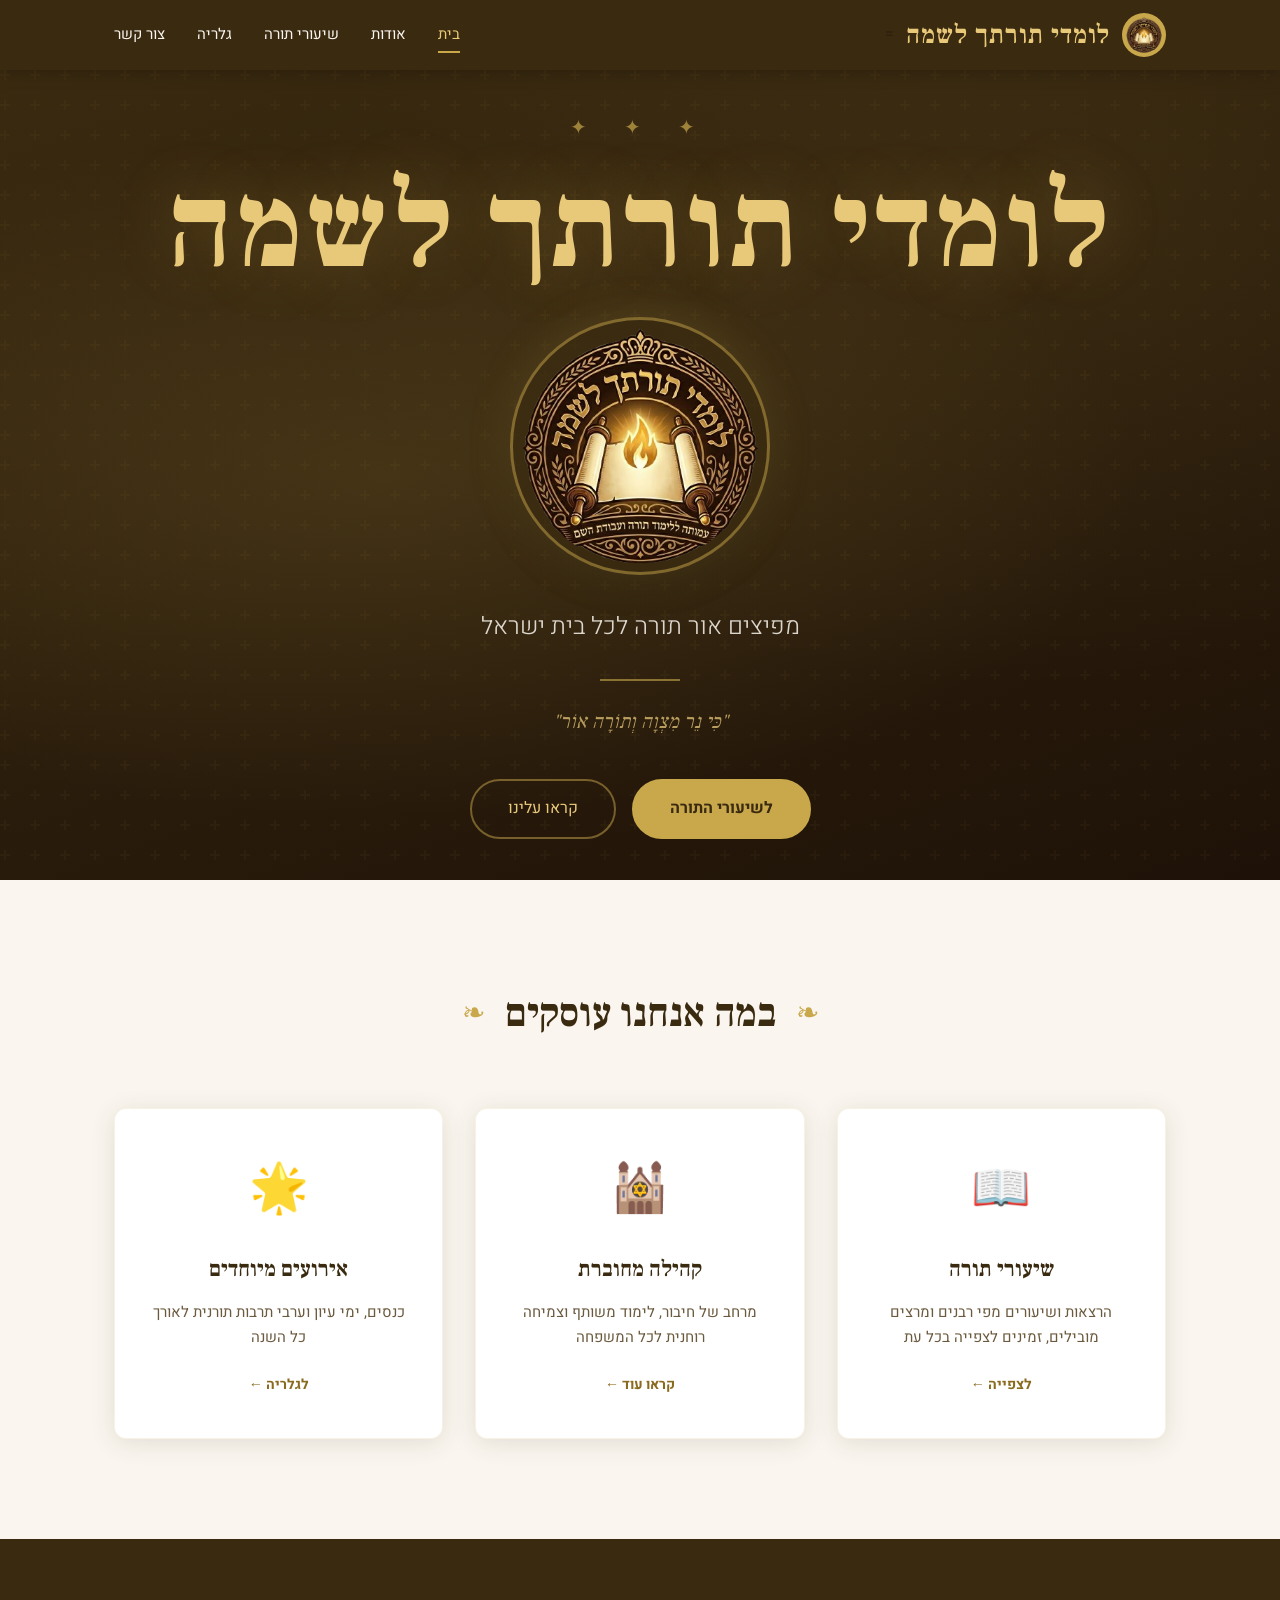
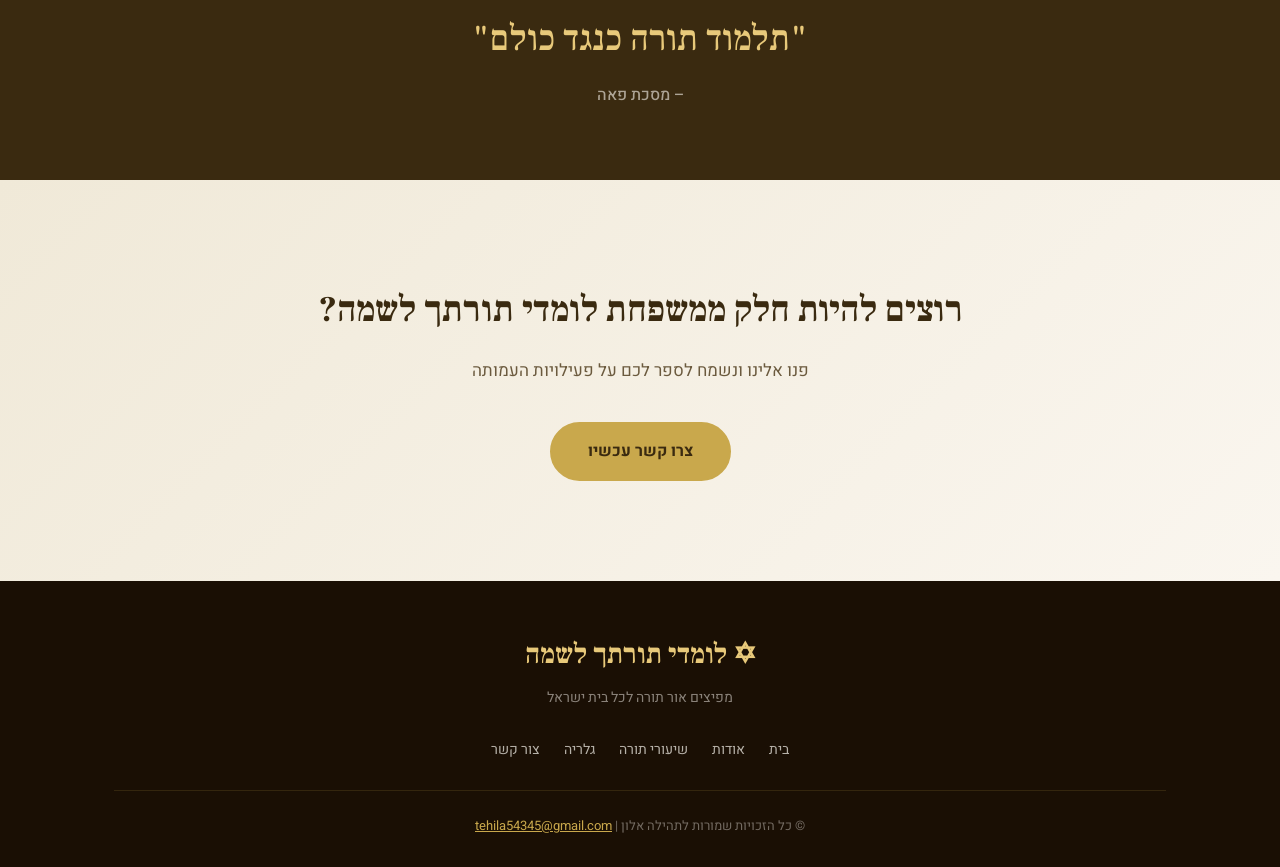
==== index.html @ 952e9c45 "Add initial website structure and pages for "לומדי תורתך לשמה" organization - Create index.html with" ====
<!DOCTYPE html>
<html lang="he" dir="rtl">
<head>
  <meta charset="UTF-8" />
  <meta name="viewport" content="width=device-width, initial-scale=1.0" />
  <title>לומדי תורתך לשמה – עמותה לאור תורה</title>
  <link rel="stylesheet" href="css/style.css" />
  <link href="https://fonts.googleapis.com/css2?family=Frank+Ruhl+Libre:wght@300;400;500;700;900&family=Heebo:wght@300;400;500&display=swap" rel="stylesheet" />
</head>
<body>

  <!-- NAV -->
  <header class="site-header">
    <nav class="navbar">
      <div class="logo">
        <div class="logo-placeholder">
          <span class="logo-icon">
            <img src="images/logo.png" alt="לומדי תורתך לשמה" class="logo-img" />
          </span>
        </div>
        <span class="logo-text">לומדי תורתך לשמה</span>=
      </div>
      <ul class="nav-links">
        <li><a href="index.html" class="active">בית</a></li>
        <li><a href="pages/about.html">אודות</a></li>
        <li><a href="pages/shiurim.html">שיעורי תורה</a></li>
        <li><a href="pages/gallery.html">גלריה</a></li>
        <li><a href="pages/contact.html">צור קשר</a></li>
      </ul>
      <button class="hamburger" onclick="toggleMenu()">☰</button>
    </nav>
    <div class="mobile-menu" id="mobileMenu">
      <a href="index.html">בית</a>
      <a href="pages/about.html">אודות</a>
      <a href="pages/shiurim.html">שיעורי תורה</a>
      <a href="pages/gallery.html">גלריה</a>
      <a href="pages/contact.html">צור קשר</a>
    </div>
  </header>

  <!-- HERO -->
  <section class="hero">
    <div class="hero-bg"></div>
    <div class="hero-content">
      <div class="hero-ornament">✦ ✦ ✦</div>
      <h1 class="hero-title">לומדי תורתך לשמה</h1>
      <div class="hero-logo-big">
        <img src="images/logo.png" alt="לומדי תורתך לשמה" />
      </div>
      <p class="hero-subtitle">מפיצים אור תורה לכל בית ישראל</p>
      <div class="hero-divider"></div>
      <p class="hero-verse">"כִּי נֵר מִצְוָה וְתוֹרָה אוֹר"</p>
      <div class="hero-buttons">
        <a href="pages/shiurim.html" class="btn-primary">לשיעורי התורה</a>
        <a href="pages/about.html" class="btn-secondary">קראו עלינו</a>
      </div>
    </div>
  </section>

  <!-- FEATURES -->
  <section class="features">
    <div class="container">
      <div class="section-title">
        <span class="ornament">❧</span>
        <h2>במה אנחנו עוסקים</h2>
        <span class="ornament">❧</span>
      </div>
      <div class="features-grid">
        <div class="feature-card">
          <div class="feature-icon">📖</div>
          <h3>שיעורי תורה</h3>
          <p>הרצאות ושיעורים מפי רבנים ומרצים מובילים, זמינים לצפייה בכל עת</p>
          <a href="pages/shiurim.html" class="card-link">לצפייה ←</a>
        </div>
        <div class="feature-card">
          <div class="feature-icon">🕍</div>
          <h3>קהילה מחוברת</h3>
          <p>מרחב של חיבור, לימוד משותף וצמיחה רוחנית לכל המשפחה</p>
          <a href="pages/about.html" class="card-link">קראו עוד ←</a>
        </div>
        <div class="feature-card">
          <div class="feature-icon">🌟</div>
          <h3>אירועים מיוחדים</h3>
          <p>כנסים, ימי עיון וערבי תרבות תורנית לאורך כל השנה</p>
          <a href="pages/gallery.html" class="card-link">לגלריה ←</a>
        </div>
      </div>
    </div>
  </section>

  <!-- QUOTE BANNER -->
  <section class="quote-banner">
    <div class="container">
      <blockquote>
        "תלמוד תורה כנגד כולם"
        <cite>– מסכת פאה</cite>
      </blockquote>
    </div>
  </section>

  <!-- CTA -->
  <section class="cta-section">
    <div class="container">
      <h2>רוצים להיות חלק ממשפחת לומדי תורתך לשמה?</h2>
      <p>פנו אלינו ונשמח לספר לכם על פעילויות העמותה</p>
      <a href="pages/contact.html" class="btn-primary">צרו קשר עכשיו</a>
    </div>
  </section>

  <!-- FOOTER -->
  <footer class="site-footer">
    <div class="container">
      <div class="footer-logo">
        <span class="logo-icon">✡</span> לומדי תורתך לשמה
      </div>
      <p class="footer-tagline">מפיצים אור תורה לכל בית ישראל</p>
      <div class="footer-links">
        <a href="index.html">בית</a>
        <a href="pages/about.html">אודות</a>
        <a href="pages/shiurim.html">שיעורי תורה</a>
        <a href="pages/gallery.html">גלריה</a>
        <a href="pages/contact.html">צור קשר</a>
      </div>
      <p class="footer-copy">© כל הזכויות שמורות לתהילה אלון | <a href="mailto:tehila54345@gmail.com">tehila54345@gmail.com</a></p>
    </div>
  </footer>

  <script src="js/main.js"></script>
</body>
</html>
---- css/style.css ----
/* === VARIABLES === */
:root {
  --gold: #c9a84c;
  --gold-light: #e8c97a;
  --gold-dark: #8a6a1f;
  --cream: #faf6ef;
  --cream-dark: #f0e9d8;
  --brown: #3a2a10;
  --brown-mid: #6b4c1e;
  --text: #2c1f0e;
  --text-light: #6b5a3e;
  --white: #ffffff;
  --shadow: 0 4px 24px rgba(58,42,16,0.12);
  --shadow-lg: 0 12px 48px rgba(58,42,16,0.18);
  --radius: 12px;
  --transition: 0.3s ease;
}

/* === RESET === */
*, *::before, *::after { box-sizing: border-box; margin: 0; padding: 0; }
html { scroll-behavior: smooth; }
body {
  font-family: 'Heebo', sans-serif;
  background: var(--cream);
  color: var(--text);
  direction: rtl;
  line-height: 1.7;
}
a { text-decoration: none; color: inherit; }
ul { list-style: none; }
img { max-width: 100%; display: block; }

/* === CONTAINER === */
.container { max-width: 1100px; margin: 0 auto; padding: 0 24px; }

/* === HEADER & NAV === */
.site-header {
  position: sticky;
  top: 0;
  z-index: 100;
  background: var(--brown);
  box-shadow: 0 2px 16px rgba(0,0,0,0.25);
}
.navbar {
  display: flex;
  align-items: center;
  justify-content: space-between;
  max-width: 1100px;
  margin: 0 auto;
  padding: 0 24px;
  height: 70px;
}
.logo {
  display: flex;
  align-items: center;
  gap: 12px;
}
.logo-placeholder {
  width: 44px; height: 44px;
  background: var(--gold);
  border-radius: 50%;
  display: flex; align-items: center; justify-content: center;
  font-size: 20px;
}
.logo-text {
  font-family: 'Frank Ruhl Libre', serif;
  font-size: 26px;
  font-weight: 700;
  color: var(--gold-light);
  letter-spacing: 1px;
}
.nav-links {
  display: flex;
  gap: 32px;
}
.nav-links a {
  color: var(--cream);
  font-size: 15px;
  font-weight: 400;
  padding: 6px 0;
  border-bottom: 2px solid transparent;
  transition: var(--transition);
}
.nav-links a:hover, .nav-links a.active {
  color: var(--gold-light);
  border-bottom-color: var(--gold);
}
.hamburger {
  display: none;
  background: none;
  border: none;
  color: var(--gold-light);
  font-size: 26px;
  cursor: pointer;
}
.mobile-menu {
  display: none;
  flex-direction: column;
  background: var(--brown);
  padding: 12px 24px 20px;
  gap: 4px;
}
.mobile-menu a {
  color: var(--cream);
  padding: 10px 0;
  font-size: 16px;
  border-bottom: 1px solid rgba(201,168,76,0.2);
}
.mobile-menu.open { display: flex; }

/* === HERO === */
.hero {
  position: relative;
  min-height: 90vh;
  display: flex;
  align-items: center;
  justify-content: center;
  overflow: hidden;
  background: var(--brown);
}
.hero-bg {
  position: absolute;
  inset: 0;
  background:
    radial-gradient(ellipse at 30% 50%, rgba(201,168,76,0.15) 0%, transparent 60%),
    radial-gradient(ellipse at 80% 20%, rgba(201,168,76,0.08) 0%, transparent 50%),
    linear-gradient(160deg, #3a2a10 0%, #1e1208 100%);
}
.hero-bg::before {
  content: '';
  position: absolute;
  inset: 0;
  background-image: url("data:image/svg+xml,%3Csvg width='60' height='60' viewBox='0 0 60 60' xmlns='http://www.w3.org/2000/svg'%3E%3Cg fill='none' fill-rule='evenodd'%3E%3Cg fill='%23c9a84c' fill-opacity='0.04'%3E%3Cpath d='M36 34v-4h-2v4h-4v2h4v4h2v-4h4v-2h-4zm0-30V0h-2v4h-4v2h4v4h2V6h4V4h-4zM6 34v-4H4v4H0v2h4v4h2v-4h4v-2H6zM6 4V0H4v4H0v2h4v4h2V6h4V4H6z'/%3E%3C/g%3E%3C/g%3E%3C/svg%3E");
}
.hero-content {
  position: relative;
  text-align: center;
  padding: 40px 24px;
  animation: fadeUp 1s ease;
}
.hero-ornament {
  color: var(--gold);
  font-size: 20px;
  letter-spacing: 16px;
  margin-bottom: 24px;
  opacity: 0.7;
}
.hero-title {
  font-family: 'Frank Ruhl Libre', serif;
  font-size: clamp(64px, 12vw, 120px);
  font-weight: 900;
  color: var(--gold-light);
  line-height: 1;
  letter-spacing: 4px;
  margin-bottom: 16px;
  text-shadow: 0 0 60px rgba(201,168,76,0.3);
}
.hero-subtitle {
  font-size: clamp(18px, 3vw, 24px);
  color: var(--cream);
  opacity: 0.85;
  font-weight: 300;
  margin-bottom: 32px;
}
.hero-divider {
  width: 80px;
  height: 2px;
  background: var(--gold);
  margin: 0 auto 24px;
  opacity: 0.6;
}
.hero-verse {
  font-family: 'Frank Ruhl Libre', serif;
  font-size: 20px;
  color: var(--gold-light);
  opacity: 0.75;
  margin-bottom: 40px;
  font-style: italic;
}
.hero-buttons { display: flex; gap: 16px; justify-content: center; flex-wrap: wrap; }

/* === BUTTONS === */
.btn-primary {
  background: var(--gold);
  color: var(--brown);
  padding: 14px 36px;
  border-radius: 50px;
  font-weight: 700;
  font-size: 16px;
  transition: var(--transition);
  border: 2px solid var(--gold);
  display: inline-block;
}
.btn-primary:hover {
  background: var(--gold-light);
  border-color: var(--gold-light);
  transform: translateY(-2px);
  box-shadow: 0 8px 24px rgba(201,168,76,0.35);
}
.btn-secondary {
  background: transparent;
  color: var(--gold-light);
  padding: 14px 36px;
  border-radius: 50px;
  font-size: 16px;
  border: 2px solid rgba(201,168,76,0.5);
  transition: var(--transition);
  display: inline-block;
}
.btn-secondary:hover {
  border-color: var(--gold-light);
  background: rgba(201,168,76,0.1);
}

/* === FEATURES === */
.features {
  padding: 100px 0;
  background: var(--cream);
}
.section-title {
  display: flex;
  align-items: center;
  justify-content: center;
  gap: 20px;
  margin-bottom: 60px;
  text-align: center;
}
.section-title h2 {
  font-family: 'Frank Ruhl Libre', serif;
  font-size: clamp(28px, 4vw, 40px);
  font-weight: 700;
  color: var(--brown);
}
.ornament {
  color: var(--gold);
  font-size: 28px;
}
.features-grid {
  display: grid;
  grid-template-columns: repeat(auto-fit, minmax(280px, 1fr));
  gap: 32px;
}
.feature-card {
  background: var(--white);
  border-radius: var(--radius);
  padding: 40px 32px;
  text-align: center;
  box-shadow: var(--shadow);
  border: 1px solid rgba(201,168,76,0.15);
  transition: var(--transition);
}
.feature-card:hover {
  transform: translateY(-6px);
  box-shadow: var(--shadow-lg);
  border-color: rgba(201,168,76,0.4);
}
.feature-icon { font-size: 48px; margin-bottom: 20px; }
.feature-card h3 {
  font-family: 'Frank Ruhl Libre', serif;
  font-size: 22px;
  font-weight: 700;
  color: var(--brown);
  margin-bottom: 12px;
}
.feature-card p { color: var(--text-light); font-size: 15px; margin-bottom: 20px; }
.card-link {
  color: var(--gold-dark);
  font-weight: 700;
  font-size: 14px;
  transition: var(--transition);
}
.card-link:hover { color: var(--gold); letter-spacing: 1px; }

/* === QUOTE BANNER === */
.quote-banner {
  background: var(--brown);
  padding: 70px 0;
  text-align: center;
}
.quote-banner blockquote {
  font-family: 'Frank Ruhl Libre', serif;
  font-size: clamp(24px, 4vw, 36px);
  color: var(--gold-light);
  font-weight: 500;
}
.quote-banner cite {
  display: block;
  margin-top: 12px;
  font-family: 'Heebo', sans-serif;
  font-size: 16px;
  color: var(--cream);
  opacity: 0.6;
  font-style: normal;
}

/* === CTA === */
.cta-section {
  padding: 100px 0;
  background: linear-gradient(135deg, var(--cream-dark), var(--cream));
  text-align: center;
}
.cta-section h2 {
  font-family: 'Frank Ruhl Libre', serif;
  font-size: clamp(24px, 4vw, 36px);
  font-weight: 700;
  color: var(--brown);
  margin-bottom: 16px;
}
.cta-section p { color: var(--text-light); font-size: 17px; margin-bottom: 36px; }

/* === FOOTER === */
.site-footer {
  background: #1a0f04;
  color: var(--cream);
  padding: 50px 0 30px;
  text-align: center;
}
.footer-logo {
  font-family: 'Frank Ruhl Libre', serif;
  font-size: 28px;
  font-weight: 700;
  color: var(--gold-light);
  margin-bottom: 8px;
}
.footer-tagline { color: rgba(250,246,239,0.5); font-size: 14px; margin-bottom: 28px; }
.footer-links {
  display: flex;
  justify-content: center;
  gap: 24px;
  flex-wrap: wrap;
  margin-bottom: 28px;
}
.footer-links a {
  color: rgba(250,246,239,0.7);
  font-size: 14px;
  transition: var(--transition);
}
.footer-links a:hover { color: var(--gold-light); }
.footer-copy {
  color: rgba(250,246,239,0.4);
  font-size: 13px;
  border-top: 1px solid rgba(201,168,76,0.15);
  padding-top: 24px;
}
.footer-copy a { color: var(--gold); text-decoration: underline; }

/* === PAGE HERO (inner pages) === */
.page-hero {
  background: var(--brown);
  padding: 80px 24px 60px;
  text-align: center;
}
.page-hero h1 {
  font-family: 'Frank Ruhl Libre', serif;
  font-size: clamp(36px, 6vw, 60px);
  color: var(--gold-light);
  font-weight: 900;
}
.page-hero p {
  color: rgba(250,246,239,0.7);
  font-size: 18px;
  margin-top: 12px;
}

/* === ABOUT PAGE === */
.about-section { padding: 80px 0; }
.about-grid {
  display: grid;
  grid-template-columns: 1fr 1fr;
  gap: 60px;
  align-items: center;
}
.about-image-placeholder {
  aspect-ratio: 4/3;
  background: linear-gradient(135deg, var(--cream-dark), var(--cream));
  border-radius: var(--radius);
  display: flex;
  flex-direction: column;
  align-items: center;
  justify-content: center;
  border: 2px dashed rgba(201,168,76,0.3);
  color: var(--text-light);
  font-size: 48px;
}
.about-image-placeholder span { font-size: 14px; margin-top: 8px; font-family: 'Heebo', sans-serif; }
.about-text h2 {
  font-family: 'Frank Ruhl Libre', serif;
  font-size: 32px;
  color: var(--brown);
  margin-bottom: 20px;
}
.about-text p { color: var(--text-light); font-size: 16px; margin-bottom: 16px; line-height: 1.9; }
.values-grid {
  display: grid;
  grid-template-columns: repeat(auto-fit, minmax(200px, 1fr));
  gap: 24px;
  margin-top: 60px;
}
.value-item {
  background: var(--white);
  border-radius: var(--radius);
  padding: 32px 24px;
  text-align: center;
  box-shadow: var(--shadow);
  border-top: 3px solid var(--gold);
}
.value-item .icon { font-size: 36px; margin-bottom: 12px; }
.value-item h3 { font-family: 'Frank Ruhl Libre', serif; color: var(--brown); font-size: 18px; }

/* === SHIURIM PAGE === */
.shiurim-section { padding: 80px 0; }
.shiurim-grid {
  display: grid;
  grid-template-columns: repeat(auto-fill, minmax(320px, 1fr));
  gap: 32px;
}
.shiur-card {
  background: var(--white);
  border-radius: var(--radius);
  overflow: hidden;
  box-shadow: var(--shadow);
  transition: var(--transition);
  border: 1px solid rgba(201,168,76,0.12);
}
.shiur-card:hover { transform: translateY(-4px); box-shadow: var(--shadow-lg); }
.video-container {
  position: relative;
  padding-bottom: 56.25%;
  height: 0;
  overflow: hidden;
}
.video-container iframe {
  position: absolute;
  top: 0; right: 0;
  width: 100%; height: 100%;
  border: none;
}
.video-placeholder {
  position: absolute;
  top: 0; right: 0;
  width: 100%; height: 100%;
  background: linear-gradient(135deg, #2a1a05, #4a3010);
  display: flex;
  flex-direction: column;
  align-items: center;
  justify-content: center;
  color: var(--gold-light);
  font-size: 14px;
  gap: 8px;
}
.video-placeholder .play-icon { font-size: 48px; opacity: 0.6; }
.shiur-info { padding: 20px 24px 24px; }
.shiur-info h3 { font-family: 'Frank Ruhl Libre', serif; font-size: 18px; color: var(--brown); margin-bottom: 6px; }
.shiur-info .meta { color: var(--text-light); font-size: 13px; margin-bottom: 10px; }
.shiur-info p { color: var(--text-light); font-size: 14px; }
.add-video-note {
  background: var(--cream-dark);
  border-radius: var(--radius);
  padding: 32px;
  text-align: center;
  margin-top: 40px;
  border: 2px dashed rgba(201,168,76,0.3);
}
.add-video-note p { color: var(--text-light); font-size: 15px; }
.add-video-note strong { color: var(--brown); }

/* === GALLERY PAGE === */
.gallery-section { padding: 80px 0; }
.gallery-grid {
  display: grid;
  grid-template-columns: repeat(auto-fill, minmax(280px, 1fr));
  gap: 16px;
}
.gallery-item {
  aspect-ratio: 4/3;
  background: linear-gradient(135deg, var(--cream-dark), #e0d5c0);
  border-radius: 8px;
  display: flex;
  flex-direction: column;
  align-items: center;
  justify-content: center;
  color: var(--text-light);
  font-size: 36px;
  border: 2px dashed rgba(201,168,76,0.25);
  transition: var(--transition);
  cursor: pointer;
  overflow: hidden;
  position: relative;
}
.gallery-item span { font-size: 13px; margin-top: 8px; font-family: 'Heebo', sans-serif; }
.gallery-item:hover { border-color: var(--gold); transform: scale(1.02); }
.gallery-item img {
  width: 100%; height: 100%;
  object-fit: cover;
  position: absolute;
  inset: 0;
}
.gallery-note {
  margin-top: 40px;
  text-align: center;
  background: var(--cream-dark);
  border-radius: var(--radius);
  padding: 28px;
  border: 2px dashed rgba(201,168,76,0.3);
}
.gallery-note p { color: var(--text-light); font-size: 15px; }

/* === contact PAGE === */
.contact-section { padding: 80px 0; }
.contact-grid {
  display: grid;
  grid-template-columns: 1fr 1.5fr;
  gap: 60px;
  align-items: start;
}
.contact-info h2 {
  font-family: 'Frank Ruhl Libre', serif;
  font-size: 28px;
  color: var(--brown);
  margin-bottom: 20px;
}
.contact-info p { color: var(--text-light); font-size: 16px; margin-bottom: 32px; line-height: 1.8; }
.contact-detail {
  display: flex;
  align-items: center;
  gap: 14px;
  margin-bottom: 16px;
  color: var(--text);
}
.contact-detail .icon {
  width: 40px; height: 40px;
  background: var(--gold);
  border-radius: 50%;
  display: flex; align-items: center; justify-content: center;
  font-size: 18px;
  flex-shrink: 0;
}
.contact-form {
  background: var(--white);
  border-radius: var(--radius);
  padding: 40px;
  box-shadow: var(--shadow);
  border: 1px solid rgba(201,168,76,0.12);
}
.form-group { margin-bottom: 20px; }
.form-group label {
  display: block;
  font-weight: 500;
  color: var(--brown);
  margin-bottom: 6px;
  font-size: 14px;
}
.form-group input,
.form-group textarea {
  width: 100%;
  padding: 12px 16px;
  border: 1.5px solid rgba(201,168,76,0.25);
  border-radius: 8px;
  font-family: 'Heebo', sans-serif;
  font-size: 15px;
  color: var(--text);
  background: var(--cream);
  transition: var(--transition);
  direction: rtl;
}
.form-group input:focus,
.form-group textarea:focus {
  outline: none;
  border-color: var(--gold);
  background: var(--white);
  box-shadow: 0 0 0 3px rgba(201,168,76,0.12);
}
.form-group textarea { height: 140px; resize: vertical; }
.form-submit { width: 100%; cursor: pointer; font-family: 'Heebo', sans-serif; }
.success-message {
  display: none;
  background: #e8f5e9;
  color: #2e7d32;
  border-radius: 8px;
  padding: 16px;
  text-align: center;
  margin-top: 16px;
  font-weight: 500;
}

/* === ANIMATION === */
@keyframes fadeUp {
  from { opacity: 0; transform: translateY(30px); }
  to { opacity: 1; transform: translateY(0); }
}

/* === RESPONSIVE === */
@media (max-width: 768px) {
  .nav-links { display: none; }
  .hamburger { display: block; }
  .about-grid, .contact-grid { grid-template-columns: 1fr; }
  .hero-buttons { flex-direction: column; align-items: center; }
  .features-grid, .shiurim-grid, .gallery-grid { grid-template-columns: 1fr; }
}
/* === HERO LOGO BIG === */
.logo-img {
  width: 36px;
  height: 36px;
  object-fit: cover;
  border-radius: 50%;
}

.hero-logo-big {
  display: flex;
  justify-content: center;
  align-items: center;
  margin: 28px auto 32px;
}

.hero-logo-big img {
  width: clamp(140px, 22vw, 260px);
  height: auto;
  border-radius: 50%;
  border: 3px solid rgba(201, 168, 76, 0.5);
  box-shadow:
    0 0 40px rgba(201, 168, 76, 0.25),
    0 8px 32px rgba(0, 0, 0, 0.4);
  padding: 8px;
  background: rgba(58, 42, 16, 0.6);
  transition: transform 0.4s ease, box-shadow 0.4s ease;
}

.hero-logo-big img:hover {
  transform: scale(1.05);
  box-shadow:
    0 0 60px rgba(201, 168, 76, 0.4),
    0 12px 40px rgba(0, 0, 0, 0.5);
}
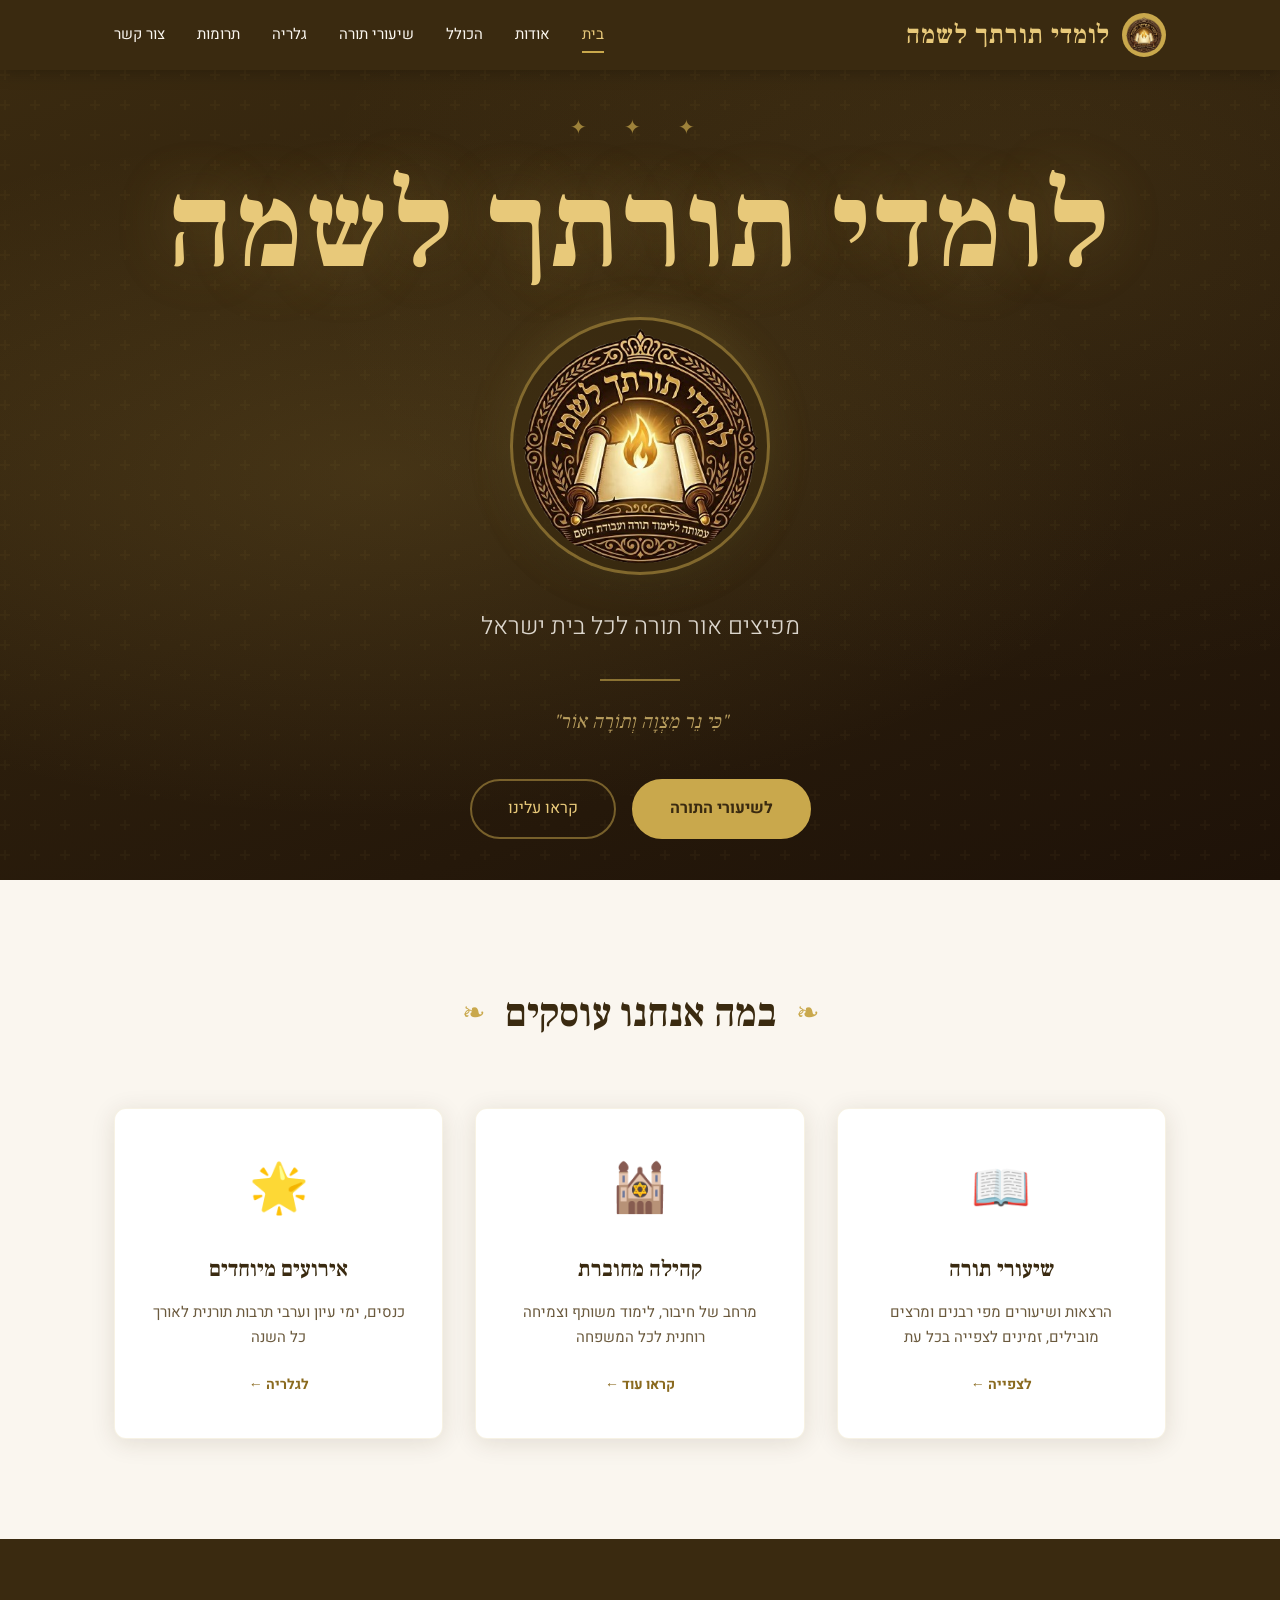
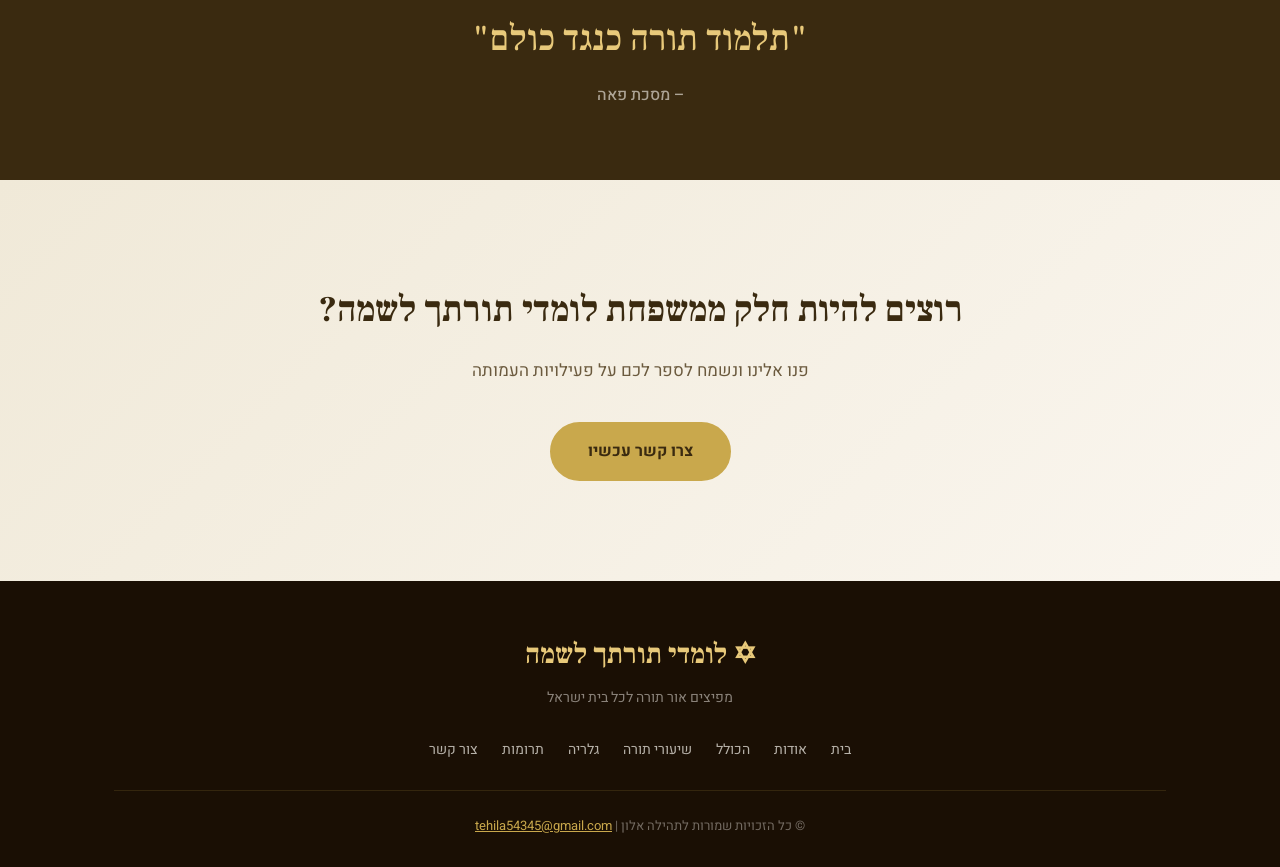
==== commit 24aab93a: "Add Kollel and Donations pages; update navigation links across the site" ====
--- a/index.html
+++ b/index.html
@@ -18,24 +18,28 @@
             <img src="images/logo.png" alt="לומדי תורתך לשמה" class="logo-img" />
           </span>
         </div>
-        <span class="logo-text">לומדי תורתך לשמה</span>=
+        <span class="logo-text">לומדי תורתך לשמה</span>
       </div>
       <ul class="nav-links">
         <li><a href="index.html" class="active">בית</a></li>
         <li><a href="pages/about.html">אודות</a></li>
+        <li><a href="pages/kollel.html">הכולל</a></li>
         <li><a href="pages/shiurim.html">שיעורי תורה</a></li>
         <li><a href="pages/gallery.html">גלריה</a></li>
+        <li><a href="pages/donations.html">תרומות</a></li>
         <li><a href="pages/contact.html">צור קשר</a></li>
-      </ul>
+</ul>
       <button class="hamburger" onclick="toggleMenu()">☰</button>
     </nav>
     <div class="mobile-menu" id="mobileMenu">
       <a href="index.html">בית</a>
       <a href="pages/about.html">אודות</a>
+      <a href="pages/kollel.html">הכולל</a>
       <a href="pages/shiurim.html">שיעורי תורה</a>
       <a href="pages/gallery.html">גלריה</a>
+      <a href="pages/donations.html">תרומות</a>
       <a href="pages/contact.html">צור קשר</a>
-    </div>
+</div>
   </header>
 
   <!-- HERO -->
@@ -117,10 +121,12 @@
       <div class="footer-links">
         <a href="index.html">בית</a>
         <a href="pages/about.html">אודות</a>
+        <a href="pages/kollel.html">הכולל</a>
         <a href="pages/shiurim.html">שיעורי תורה</a>
         <a href="pages/gallery.html">גלריה</a>
+        <a href="pages/donations.html">תרומות</a>
         <a href="pages/contact.html">צור קשר</a>
-      </div>
+</div>
       <p class="footer-copy">© כל הזכויות שמורות לתהילה אלון | <a href="mailto:tehila54345@gmail.com">tehila54345@gmail.com</a></p>
     </div>
   </footer>
--- a/css/style.css
+++ b/css/style.css
@@ -630,4 +630,58 @@
   box-shadow:
     0 0 60px rgba(201, 168, 76, 0.4),
     0 12px 40px rgba(0, 0, 0, 0.5);
-}+}
+
+  .video-lightbox {
+    display: none;
+    position: fixed;
+    inset: 0;
+    background: rgba(0,0,0,0.88);
+    z-index: 9999;
+    align-items: center;
+    justify-content: center;
+    flex-direction: column;
+  }
+  .video-lightbox.open { display: flex; }
+  .lightbox-inner {
+    position: relative;
+    width: 90vw;
+    max-width: 900px;
+    aspect-ratio: 16/9;
+    background: #000;
+    border-radius: 12px;
+    overflow: hidden;
+    box-shadow: 0 0 60px rgba(0,0,0,0.8);
+  }
+  .lightbox-inner iframe {
+    width: 100%;
+    height: 100%;
+    border: none;
+  }
+  .lightbox-close {
+    position: absolute;
+    top: -44px;
+    left: 0;
+    color: white;
+    font-size: 36px;
+    cursor: pointer;
+    background: none;
+    border: none;
+    line-height: 1;
+  }
+  .video-container { cursor: pointer; position: relative; }
+  .video-container::after {
+    content: '▶';
+    position: absolute;
+    inset: 0;
+    display: flex;
+    align-items: center;
+    justify-content: center;
+    font-size: 48px;
+    color: white;
+    background: rgba(0,0,0,0.3);
+    opacity: 0;
+    transition: opacity 0.2s;
+  }
+  .shiur-card:hover .video-container::after { opacity: 1; }
+  
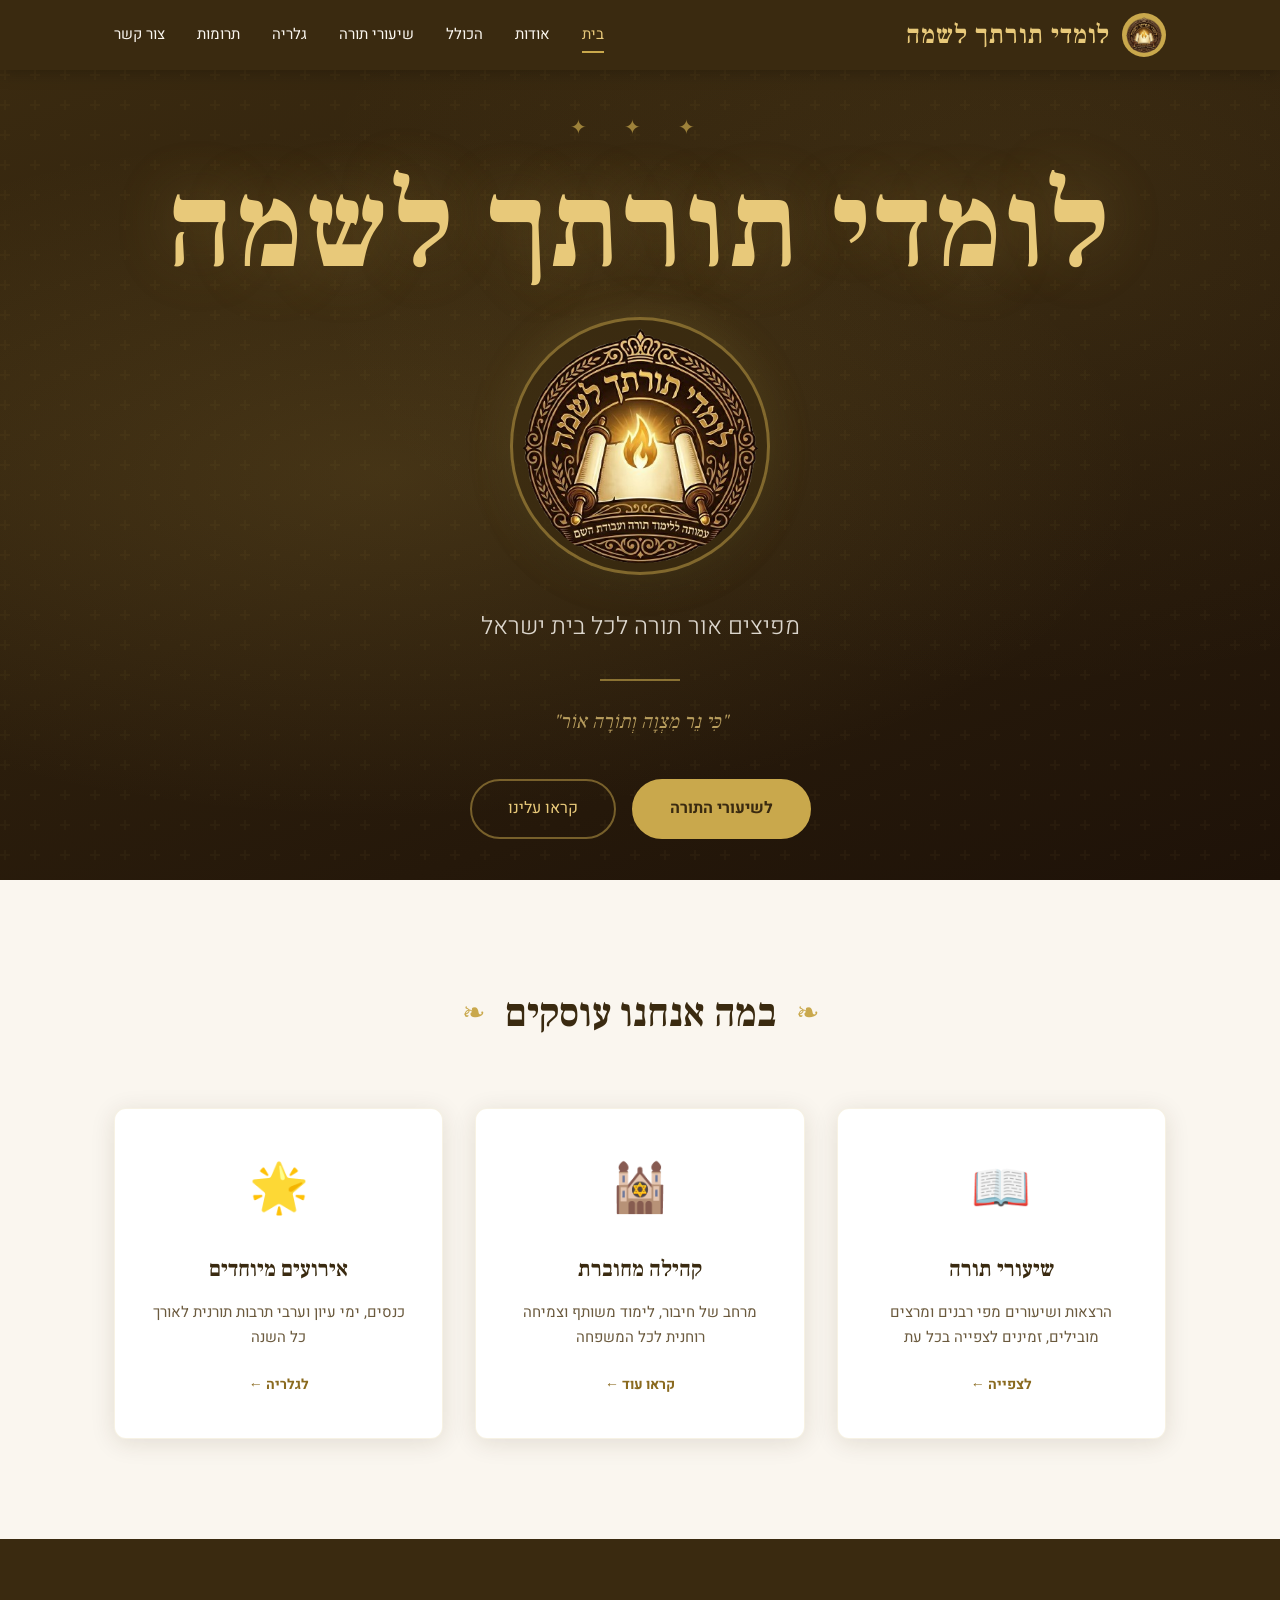
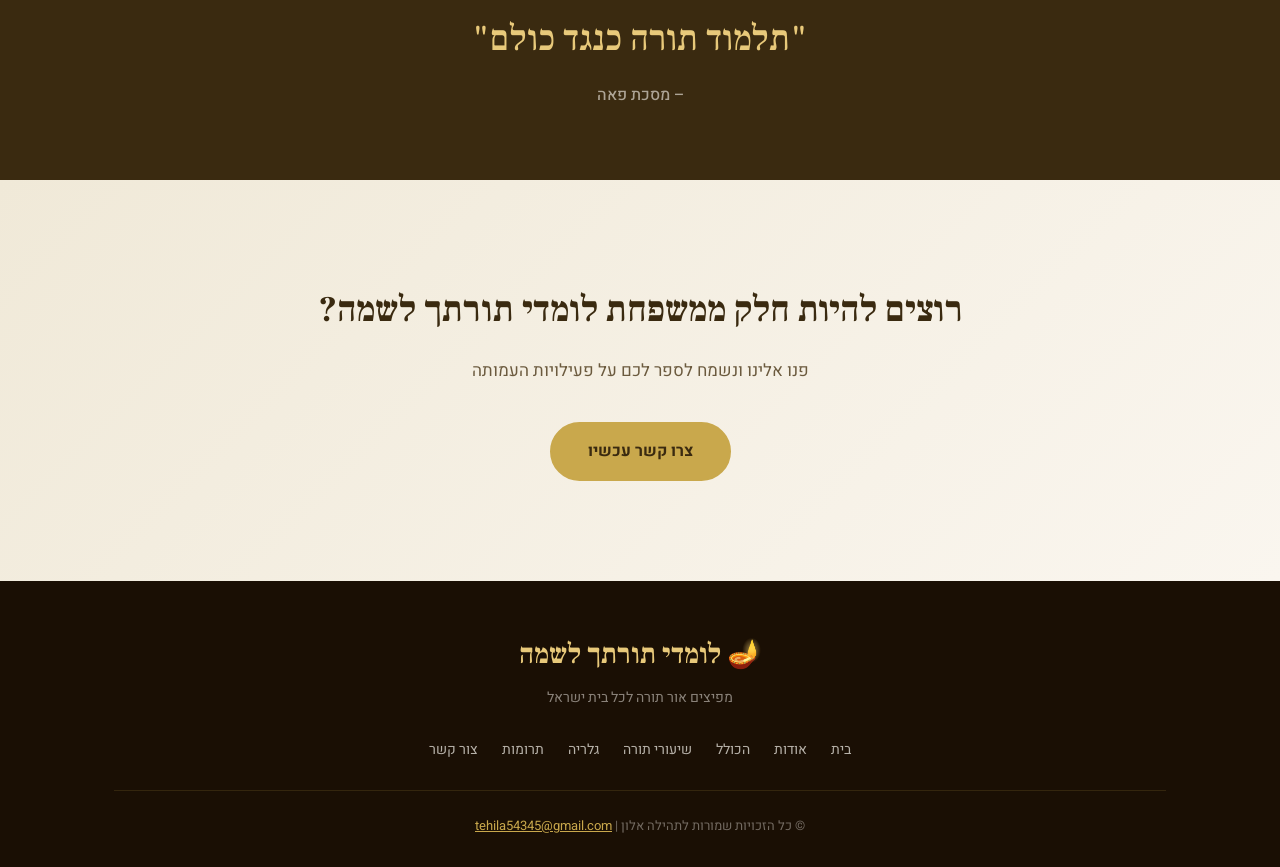
==== commit 23b47d94: "Refactor shiurim.html and add cms.js for dynamic content management - Removed inline styles and scri" ====
--- a/index.html
+++ b/index.html
@@ -9,7 +9,6 @@
 </head>
 <body>
 
-  <!-- NAV -->
   <header class="site-header">
     <nav class="navbar">
       <div class="logo">
@@ -28,7 +27,7 @@
         <li><a href="pages/gallery.html">גלריה</a></li>
         <li><a href="pages/donations.html">תרומות</a></li>
         <li><a href="pages/contact.html">צור קשר</a></li>
-</ul>
+      </ul>
       <button class="hamburger" onclick="toggleMenu()">☰</button>
     </nav>
     <div class="mobile-menu" id="mobileMenu">
@@ -39,7 +38,7 @@
       <a href="pages/gallery.html">גלריה</a>
       <a href="pages/donations.html">תרומות</a>
       <a href="pages/contact.html">צור קשר</a>
-</div>
+    </div>
   </header>
 
   <!-- HERO -->
@@ -47,16 +46,16 @@
     <div class="hero-bg"></div>
     <div class="hero-content">
       <div class="hero-ornament">✦ ✦ ✦</div>
-      <h1 class="hero-title">לומדי תורתך לשמה</h1>
+      <h1 class="hero-title" data-cms="home_title">לומדי תורתך לשמה</h1>
       <div class="hero-logo-big">
         <img src="images/logo.png" alt="לומדי תורתך לשמה" />
       </div>
-      <p class="hero-subtitle">מפיצים אור תורה לכל בית ישראל</p>
+      <p class="hero-subtitle" data-cms="home_subtitle">מפיצים אור תורה לכל בית ישראל</p>
       <div class="hero-divider"></div>
-      <p class="hero-verse">"כִּי נֵר מִצְוָה וְתוֹרָה אוֹר"</p>
+      <p class="hero-verse" data-cms="home_verse">"כִּי נֵר מִצְוָה וְתוֹרָה אוֹר"</p>
       <div class="hero-buttons">
-        <a href="pages/shiurim.html" class="btn-primary">לשיעורי התורה</a>
-        <a href="pages/about.html" class="btn-secondary">קראו עלינו</a>
+        <a href="pages/shiurim.html" class="btn-primary" data-cms="home_btn1">לשיעורי התורה</a>
+        <a href="pages/about.html" class="btn-secondary" data-cms="home_btn2">קראו עלינו</a>
       </div>
     </div>
   </section>
@@ -66,26 +65,26 @@
     <div class="container">
       <div class="section-title">
         <span class="ornament">❧</span>
-        <h2>במה אנחנו עוסקים</h2>
+        <h2 data-cms="home_features_title">במה אנחנו עוסקים</h2>
         <span class="ornament">❧</span>
       </div>
       <div class="features-grid">
         <div class="feature-card">
           <div class="feature-icon">📖</div>
-          <h3>שיעורי תורה</h3>
-          <p>הרצאות ושיעורים מפי רבנים ומרצים מובילים, זמינים לצפייה בכל עת</p>
+          <h3 data-cms="home_card1_title">שיעורי תורה</h3>
+          <p data-cms="home_card1_text">הרצאות ושיעורים מפי רבנים ומרצים מובילים, זמינים לצפייה בכל עת</p>
           <a href="pages/shiurim.html" class="card-link">לצפייה ←</a>
         </div>
         <div class="feature-card">
           <div class="feature-icon">🕍</div>
-          <h3>קהילה מחוברת</h3>
-          <p>מרחב של חיבור, לימוד משותף וצמיחה רוחנית לכל המשפחה</p>
+          <h3 data-cms="home_card2_title">קהילה מחוברת</h3>
+          <p data-cms="home_card2_text">מרחב של חיבור, לימוד משותף וצמיחה רוחנית לכל המשפחה</p>
           <a href="pages/about.html" class="card-link">קראו עוד ←</a>
         </div>
         <div class="feature-card">
           <div class="feature-icon">🌟</div>
-          <h3>אירועים מיוחדים</h3>
-          <p>כנסים, ימי עיון וערבי תרבות תורנית לאורך כל השנה</p>
+          <h3 data-cms="home_card3_title">אירועים מיוחדים</h3>
+          <p data-cms="home_card3_text">כנסים, ימי עיון וערבי תרבות תורנית לאורך כל השנה</p>
           <a href="pages/gallery.html" class="card-link">לגלריה ←</a>
         </div>
       </div>
@@ -96,8 +95,8 @@
   <section class="quote-banner">
     <div class="container">
       <blockquote>
-        "תלמוד תורה כנגד כולם"
-        <cite>– מסכת פאה</cite>
+        <span data-cms="home_quote">"תלמוד תורה כנגד כולם"</span>
+        <cite data-cms="home_quote_cite">– מסכת פאה</cite>
       </blockquote>
     </div>
   </section>
@@ -105,8 +104,8 @@
   <!-- CTA -->
   <section class="cta-section">
     <div class="container">
-      <h2>רוצים להיות חלק ממשפחת לומדי תורתך לשמה?</h2>
-      <p>פנו אלינו ונשמח לספר לכם על פעילויות העמותה</p>
+      <h2 data-cms="home_cta_title">רוצים להיות חלק ממשפחת לומדי תורתך לשמה?</h2>
+      <p data-cms="home_cta_text">פנו אלינו ונשמח לספר לכם על פעילויות העמותה</p>
       <a href="pages/contact.html" class="btn-primary">צרו קשר עכשיו</a>
     </div>
   </section>
@@ -114,9 +113,7 @@
   <!-- FOOTER -->
   <footer class="site-footer">
     <div class="container">
-      <div class="footer-logo">
-        <span class="logo-icon">✡</span> לומדי תורתך לשמה
-      </div>
+      <div class="footer-logo"><span class="logo-icon">🪔</span> לומדי תורתך לשמה</div>
       <p class="footer-tagline">מפיצים אור תורה לכל בית ישראל</p>
       <div class="footer-links">
         <a href="index.html">בית</a>
@@ -126,11 +123,12 @@
         <a href="pages/gallery.html">גלריה</a>
         <a href="pages/donations.html">תרומות</a>
         <a href="pages/contact.html">צור קשר</a>
-</div>
+      </div>
       <p class="footer-copy">© כל הזכויות שמורות לתהילה אלון | <a href="mailto:tehila54345@gmail.com">tehila54345@gmail.com</a></p>
     </div>
   </footer>
 
   <script src="js/main.js"></script>
+  <script src="js/cms.js"></script>
 </body>
-</html>
+</html>
